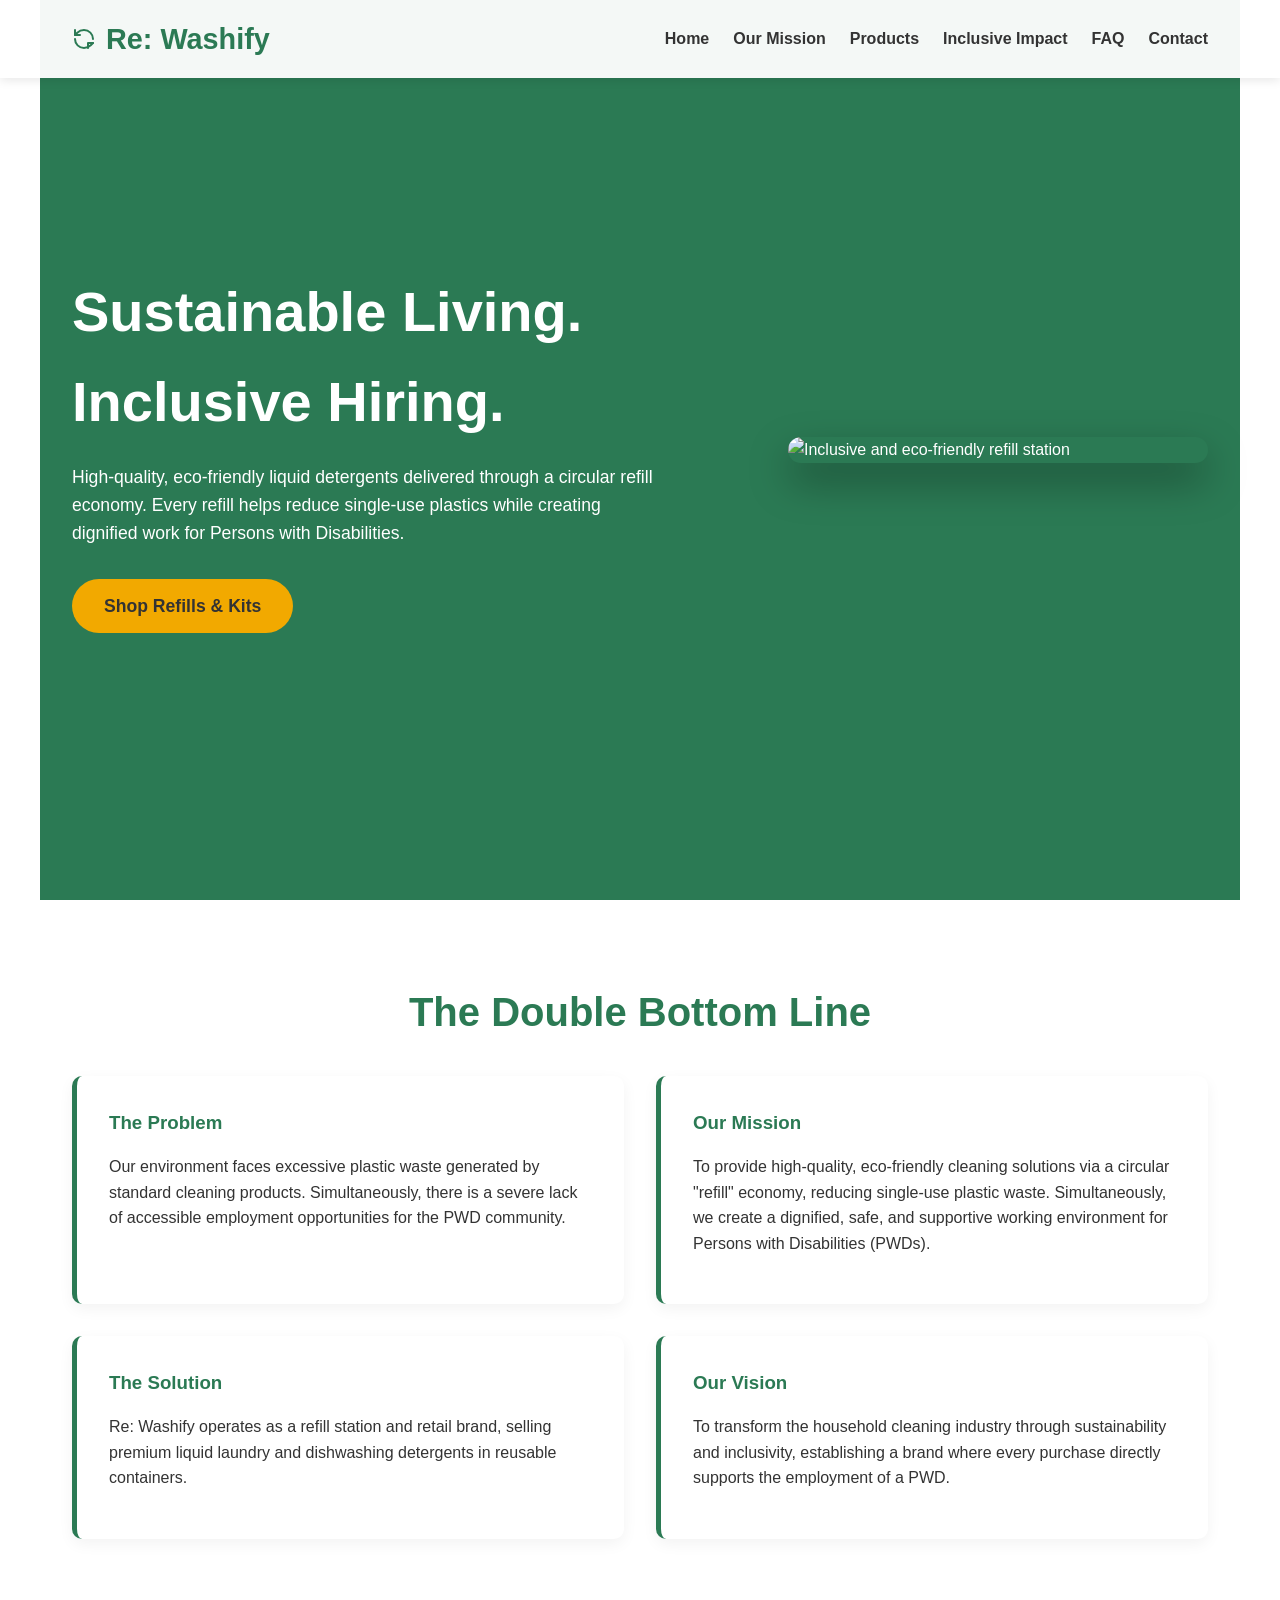
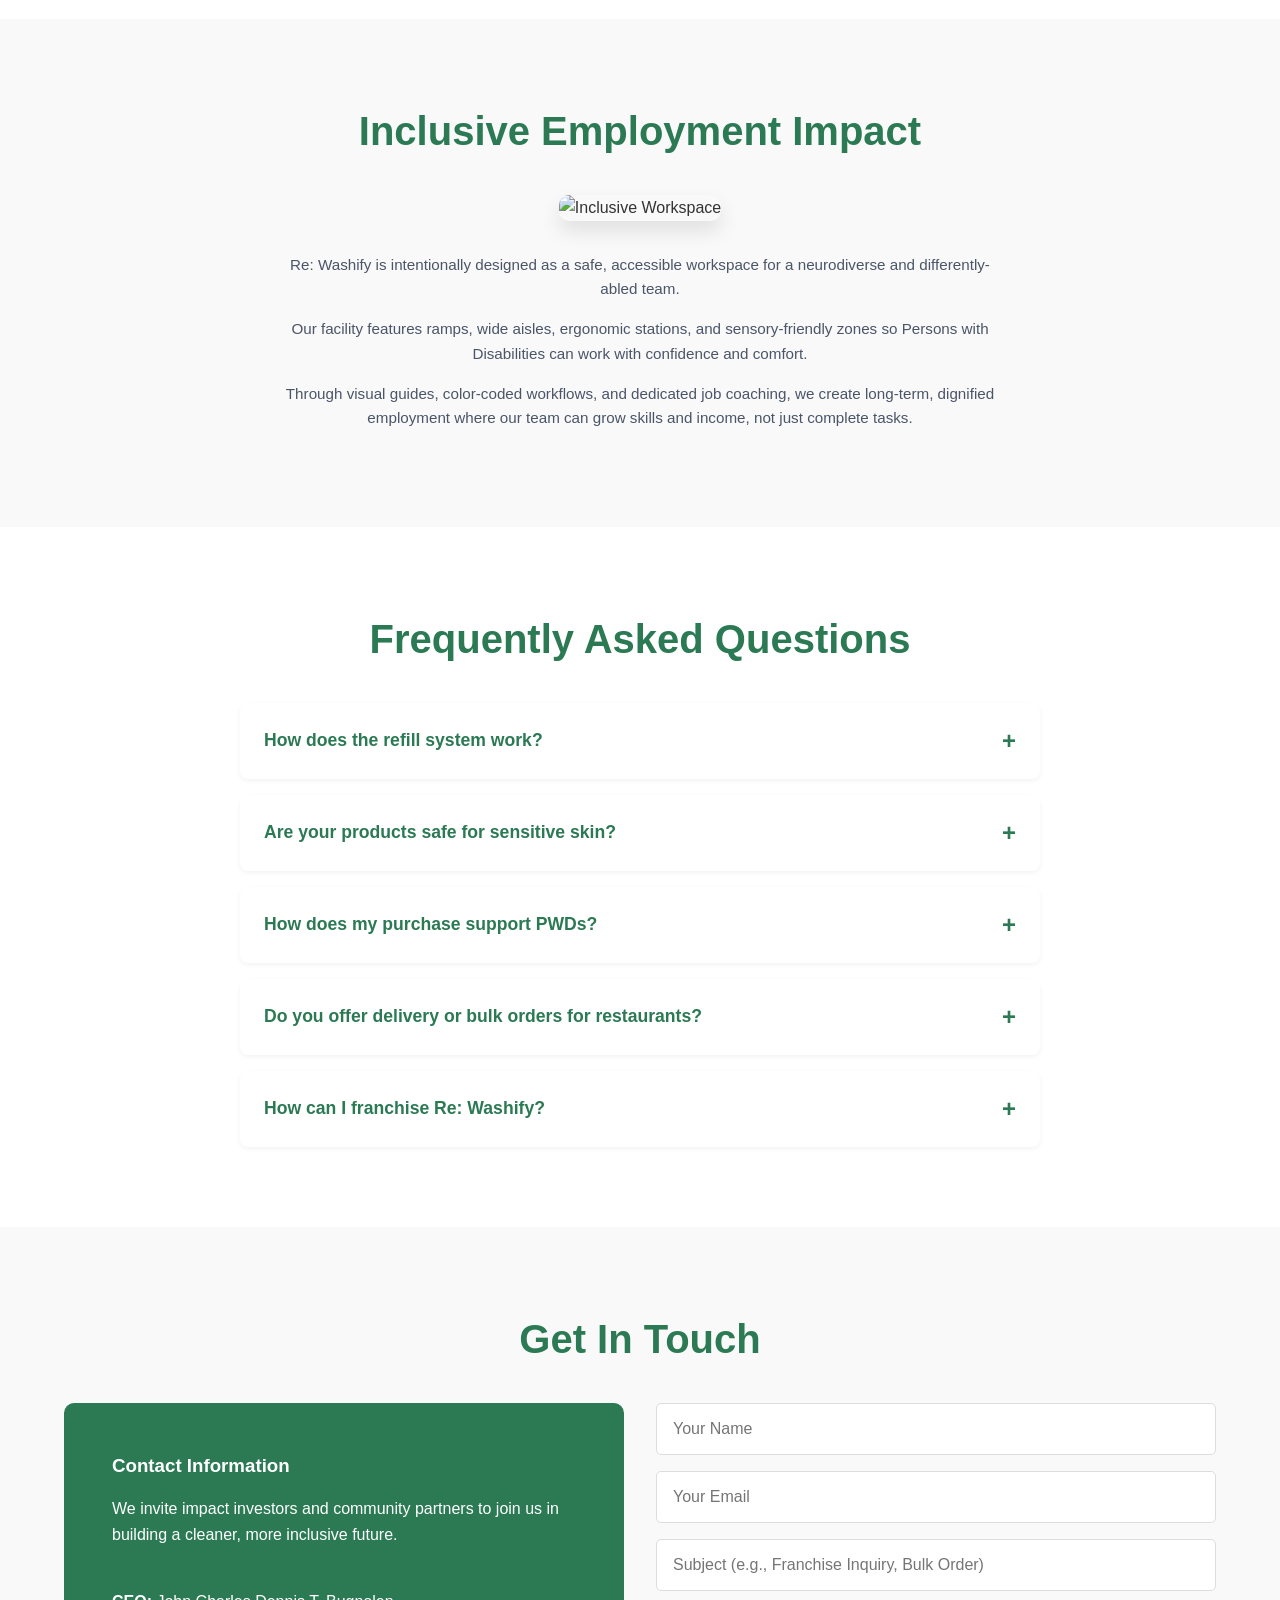
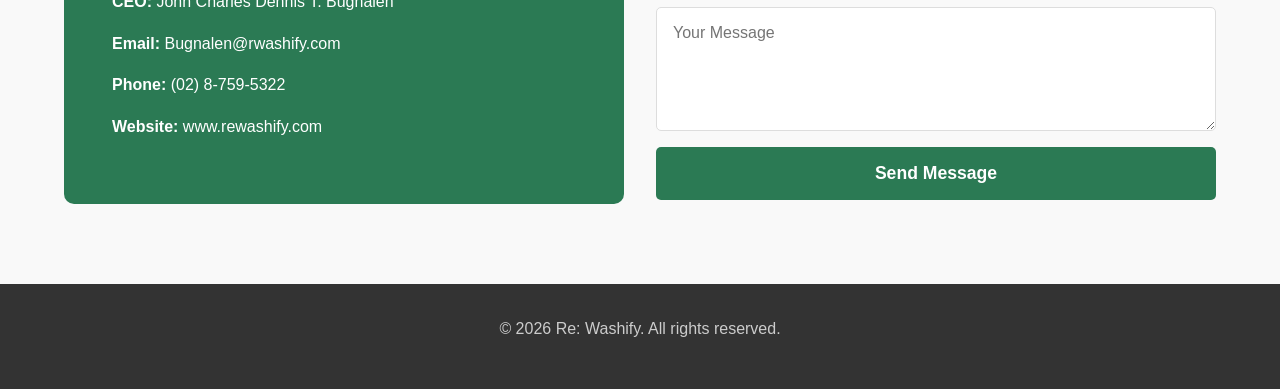
==== index.html @ 36c1f9e2 "Add files via upload" ====
<!DOCTYPE html>
<html lang="en">
<head>
    <meta charset="UTF-8">
    <meta name="viewport" content="width=device-width, initial-scale=1.0">
    <title>Re:Washify | Sustainable Cleaning, Inclusive Hiring</title>
    <link rel="stylesheet" href="styles.css">
</head>
<body>

    <header>
        <nav>
            <a href="#" class="logo">
                <svg width="24" height="24" viewBox="0 0 24 24" fill="none" stroke="currentColor" stroke-width="2" stroke-linecap="round" stroke-linejoin="round"><path d="M21 12a9 9 0 0 0-9-9 9.75 9.75 0 0 0-6.74 2.74L3 8"/><path d="M3 3v5h5"/><path d="M3 12a9 9 0 0 0 9 9 9.75 9.75 0 0 0 6.74-2.74L21 16"/><path d="M16 21v-5h5"/></svg>
                Re: Washify
            </a>
            <div class="nav-links">
                <a href="#home">Home</a>
                <a href="#mission">Our Mission</a>
                <a href="products.html" target="_blank">Products</a>
                <a href="#impact">Inclusive Impact</a>
                <a href="#faq">FAQ</a>
                <a href="#contact">Contact</a>
            </div>
        </nav>
    </header>

    <section id="home" class="hero">
        <div class="hidden hero-content-wrap">
            <div class="hero-copy">
                <h1>Sustainable Living. Inclusive Hiring.</h1>
                <p>High-quality, eco-friendly liquid detergents delivered through a circular refill economy. Every refill helps reduce single-use plastics while creating dignified work for Persons with Disabilities.</p>
                <a href="products.html" target="_blank" class="btn">Shop Refills &amp; Kits</a>
            </div>
            <div class="hero-visual">
                <img src="https://images.unsplash.com/photo-1581578731548-c64695cc6952?auto=format&fit=crop&w=900&q=80" alt="Inclusive and eco-friendly refill station" class="hero-img">
            </div>
        </div>
    </section>

    <section id="mission">
        <h2 class="hidden">The Double Bottom Line</h2>
        <div class="grid-2">
            <div class="card hidden mission-card mission-problem">
                <h3>The Problem</h3>
                <p>Our environment faces excessive plastic waste generated by standard cleaning products. Simultaneously, there is a severe lack of accessible employment opportunities for the PWD community.</p>
            </div>
            
            <div class="card hidden mission-card mission-mission">
                <h3>Our Mission</h3>
                <p>To provide high-quality, eco-friendly cleaning solutions via a circular "refill" economy, reducing single-use plastic waste. Simultaneously, we create a dignified, safe, and supportive working environment for Persons with Disabilities (PWDs).</p>
            </div>

            <div class="card hidden mission-card mission-solution">
                <h3>The Solution</h3>
                <p>Re: Washify operates as a refill station and retail brand, selling premium liquid laundry and dishwashing detergents in reusable containers.</p>
            </div>

            <div class="card hidden mission-card mission-vision">
                <h3>Our Vision</h3>
                <p>To transform the household cleaning industry through sustainability and inclusivity, establishing a brand where every purchase directly supports the employment of a PWD.</p>
            </div>
        </div>
    </section>

    <section id="impact" class="bg-light">
        <h2 class="hidden">Inclusive Employment Impact</h2>
        <div class="impact-inner hidden">
            <div class="impact-image-wrap">
                <img src="https://images.unsplash.com/photo-1573164713988-8665fc963095?auto=format&fit=crop&w=1000&q=80" alt="Inclusive Workspace" class="impact-img">
            </div>
            <div class="impact-text">
                <p class="impact-content">Re: Washify is intentionally designed as a safe, accessible workspace for a neurodiverse and differently-abled team.</p>
                <p class="impact-content">Our facility features ramps, wide aisles, ergonomic stations, and sensory-friendly zones so Persons with Disabilities can work with confidence and comfort.</p>
                <p class="impact-content">Through visual guides, color-coded workflows, and dedicated job coaching, we create long-term, dignified employment where our team can grow skills and income, not just complete tasks.</p>
            </div>
        </div>
    </section>

    <section id="faq" style="padding: 5rem 5%;">
        <div class="hidden" style="max-width: 800px; margin: 0 auto;">
            <h2>Frequently Asked Questions</h2>
            
            <div class="faq-container">
                <div class="faq-item">
                    <button class="faq-question">How does the refill system work?</button>
                    <div class="faq-answer">
                        <p>It's simple! First, you purchase a Starter Kit which comes with a durable, filled bottle. Once empty, simply bring the clean bottle back to our station, and we will refill it for you at a 20-30% discount compared to a new bottle.</p>
                    </div>
                </div>
                
                <div class="faq-item">
                    <button class="faq-question">Are your products safe for sensitive skin?</button>
                    <div class="faq-answer">
                        <p>Yes. Our Liquid Laundry Detergent is hypoallergenic, and our Dishwashing Liquid features a tough, grease-cutting formula that is carefully balanced to remain exceptionally gentle on your hands.</p>
                    </div>
                </div>

                <div class="faq-item">
                    <button class="faq-question">How does my purchase support PWDs?</button>
                    <div class="faq-answer">
                        <p>Re: Washify is a registered social enterprise. Our production and refilling stations are entirely staffed by a neurodiverse and differently-abled workforce. Your purchases directly fund fair, dignified wages and specialized job coaching for our team.</p>
                    </div>
                </div>

                <div class="faq-item">
                    <button class="faq-question">Do you offer delivery or bulk orders for restaurants?</button>
                    <div class="faq-answer">
                        <p>Absolutely. We offer a "Swap Model" delivery service where we exchange your empty bottles for full ones. We also supply bulk drums to local cafes and restaurants. Please use the contact form below to inquire about B2B partnerships.</p>
                    </div>
                </div>

                <div class="faq-item">
                    <button class="faq-question">How can I franchise Re: Washify?</button>
                    <div class="faq-answer">
                        <p>You can start the franchise process by reaching out through our contact form with the subject "Franchise Inquiry". Our team will schedule a discovery call to review your location, capital, and operational readiness, then guide you through training, site setup, and launching your own accessible Re: Washify refill hub.</p>
                    </div>
                </div>
            </div>
        </div>
    </section>

    <section id="contact" class="bg-light" style="padding: 5rem 5%;">
        <div class="hidden">
            <h2>Get In Touch</h2>
            <div class="contact-wrap">
                <div class="contact-info">
                    <h3>Contact Information</h3>
                    <p>We invite impact investors and community partners to join us in building a cleaner, more inclusive future.</p>
                    <br>
                    <p><strong>CEO:</strong> John Charles Dennis T. Bugnalen</p>
                    <p><strong>Email:</strong> Bugnalen@rwashify.com</p>
                    <p><strong>Phone:</strong> (02) 8-759-5322</p>
                    <p><strong>Website:</strong> www.rewashify.com</p>
                </div>
                <form onsubmit="event.preventDefault(); alert('Message sent successfully!');">
                    <input type="text" placeholder="Your Name" required>
                    <input type="email" placeholder="Your Email" required>
                    <input type="text" placeholder="Subject (e.g., Franchise Inquiry, Bulk Order)">
                    <textarea rows="5" placeholder="Your Message" required></textarea>
                    <button type="submit">Send Message</button>
                </form>
            </div>
        </div>
    </section>

    <footer>
        <p>&copy; 2026 Re: Washify. All rights reserved.</p>
    </footer>

    <script src="script.js"></script>
</body>
</html>
---- styles.css ----
/* CSS VARIABLES & RESET (Restored clean palette) */
:root {
    --primary: #2b7a54;
    --primary-light: #e6f2ec;
    --text-dark: #333;
    --text-light: #fff;
    --accent: #f2a900;
    --bg-gray: #f9f9f9;
}
* {
    margin: 0;
    padding: 0;
    box-sizing: border-box;
    font-family: 'Segoe UI', Tahoma, Geneva, Verdana, sans-serif;
    scroll-behavior: smooth;
}
body {
    color: var(--text-dark);
    line-height: 1.6;
    overflow-x: hidden;
    background-color: #ffffff;
}

/* TYPOGRAPHY */
h1, h2, h3, h4 { margin-bottom: 1rem; color: var(--primary); }
h2 { font-size: 2.5rem; text-align: center; margin-bottom: 2rem; }
p { margin-bottom: 1rem; }
.center-text { text-align: center; }

/* NAVIGATION */
header {
    position: fixed;
    top: 0;
    width: 100%;
    background: rgba(255, 255, 255, 0.95);
    box-shadow: 0 2px 10px rgba(0,0,0,0.1);
    z-index: 1000;
}
nav {
    display: flex;
    justify-content: space-between;
    align-items: center;
    max-width: 1200px;
    margin: 0 auto;
    padding: 1rem 2rem;
}
.logo {
    font-size: 1.8rem;
    font-weight: 800;
    color: var(--primary);
    text-decoration: none;
    display: flex;
    align-items: center;
    gap: 10px;
}
.nav-links {
    display: flex;
    gap: 1.5rem;
}
.nav-links a {
    text-decoration: none;
    color: var(--text-dark);
    font-weight: 600;
    transition: color 0.3s ease;
}
.nav-links a:hover { color: var(--primary); }

/* HERO SECTION */
.hero {
    height: 100vh;
    background-color: var(--primary); 
    background-image: linear-gradient(rgba(43, 122, 84, 0.8), rgba(43, 122, 84, 0.8)), url('https://images.unsplash.com/photo-1584824486509-112e4181ff6b?auto=format&fit=crop&w=1920&q=80');
    background-size: cover;
    background-position: center;
    display: flex;
    align-items: center;
    justify-content: center;
    color: var(--text-light);
    padding: 0 2rem;
}
.hero-content-wrap {
    max-width: 1200px;
    width: 100%;
    display: grid;
    grid-template-columns: minmax(0, 1.15fr) minmax(0, 1fr);
    gap: 2.5rem;
    align-items: center;
}
.hero h1 { color: var(--text-light); font-size: 3.5rem; }
.hero p { font-size: 1.1rem; max-width: 640px; margin: 0 0 2rem; color: var(--text-light); }
.hero-visual {
    display: flex;
    justify-content: flex-end;
}
.hero-img {
    width: 100%;
    max-width: 420px;
    border-radius: 20px;
    box-shadow: 0 18px 40px rgba(0,0,0,0.35);
    object-fit: cover;
}
.btn {
    display: inline-block;
    background: var(--accent);
    color: var(--text-dark);
    padding: 0.8rem 2rem;
    border-radius: 50px;
    text-decoration: none;
    font-weight: bold;
    font-size: 1.1rem;
    transition: transform 0.3s ease, background 0.3s ease;
}
.btn:hover {
    transform: translateY(-3px);
    background: #e09c00;
}

/* SECTIONS GENERAL */
section {
    padding: 5rem 2rem;
    max-width: 1200px;
    margin: 0 auto;
}
.bg-light { background: var(--bg-gray); max-width: 100%; }

/* MISSION & VISION GRID */
.grid-2 {
    display: grid;
    grid-template-columns: 1fr 1fr;
    gap: 2rem;
    align-items: stretch;
}
.card {
    background: #fff;
    padding: 2rem;
    border-radius: 10px;
    box-shadow: 0 5px 15px rgba(0,0,0,0.05);
    border-left: 5px solid var(--primary);
    display: flex;
    flex-direction: column;
    height: 100%;
    transition: all 0.3s ease;
}
.card:hover {
    transform: translateY(-5px);
}
.card h3 { color: var(--primary); }

/* Mission card hover color variations */
.mission-card.mission-problem:hover {
    background-color: #ffe9e5;
}
.mission-card.mission-solution:hover {
    background-color: #e5f6ff;
}
.mission-card.mission-mission:hover {
    background-color: #e7f8f0;
}
.mission-card.mission-vision:hover {
    background-color: #f4ecff;
}

/* INCLUSIVE EMPLOYMENT IMPACT SECTION */
#impact {
    text-align: center;
}
.impact-inner {
    max-width: 720px;
    margin: 0 auto;
}
.impact-image-wrap {
    max-width: 520px;
    margin: 0 auto 2rem;
}
.impact-content {
    margin-bottom: 1rem;
    font-size: 0.95rem;
}
.impact-text {
    color: #4a5568;
}
.impact-img {
    width: 100%;
    border-radius: 10px;
    box-shadow: 0 10px 20px rgba(0,0,0,0.1);
}

/* FAQ SECTION */
.faq-container {
    display: flex;
    flex-direction: column;
    gap: 1rem;
}
.faq-item {
    background: #fff;
    border-radius: 8px;
    box-shadow: 0 2px 5px rgba(0,0,0,0.05);
    overflow: hidden;
}
.faq-question {
    width: 100%;
    text-align: left;
    background: none;
    border: none;
    padding: 1.5rem;
    font-size: 1.1rem;
    font-weight: bold;
    color: var(--primary);
    cursor: pointer;
    display: flex;
    justify-content: space-between;
    align-items: center;
    transition: background 0.3s;
}
.faq-question:hover { background: var(--primary-light); }
.faq-question::after {
    content: '+';
    font-size: 1.5rem;
    color: var(--primary);
    transition: transform 0.3s;
}
.faq-question.active::after { transform: rotate(45deg); }
.faq-answer {
    max-height: 0;
    overflow: hidden;
    transition: max-height 0.3s ease-out;
    padding: 0 1.5rem;
}
.faq-answer p { padding-bottom: 1.5rem; margin: 0; }

/* CONTACT SECTION */
.contact-wrap {
    display: grid;
    grid-template-columns: 1fr 1fr;
    gap: 2rem;
}
.contact-info { background: var(--primary); color: #fff; padding: 3rem; border-radius: 10px; }
.contact-info h3 { color: #fff; }
form { display: flex; flex-direction: column; gap: 1rem; }
input, textarea {
    padding: 1rem;
    border: 1px solid #ddd;
    border-radius: 5px;
    font-size: 1rem;
    width: 100%;
}
button[type="submit"] {
    background: var(--primary);
    color: #fff;
    border: none;
    padding: 1rem;
    border-radius: 5px;
    font-weight: bold;
    cursor: pointer;
    font-size: 1.1rem;
    transition: background 0.3s;
}
button[type="submit"]:hover { background: #1e5a3d; }

/* FOOTER */
footer {
    background: var(--text-dark);
    color: #ccc;
    text-align: center;
    padding: 2rem;
}

/* --- STORE & CART LAYOUT --- */
.products-hero {
    padding: 7rem 2rem 2rem 2rem;
    max-width: 1400px;
    margin: 0 auto;
}
.products-hero-inner {
    display: grid;
    grid-template-columns: minmax(0, 1.1fr) minmax(0, 1fr);
    gap: 2rem;
    align-items: center;
}
.products-hero-copy h2 {
    font-size: 2.3rem;
}
.products-hero-copy p {
    font-size: 1rem;
    color: #4a5568;
    max-width: 560px;
}
.products-hero-visual {
    display: flex;
    justify-content: flex-end;
}
.products-hero-img {
    width: 100%;
    max-width: 460px;
    border-radius: 18px;
    box-shadow: 0 18px 40px rgba(0,0,0,0.18);
    object-fit: cover;
}

.store-layout {
    display: grid;
    grid-template-columns: 2fr 1fr;
    gap: 2rem;
    padding: 7rem 2rem 5rem 2rem; 
    max-width: 1400px;
    margin: 0 auto;
}

.products-grid {
    display: grid;
    grid-template-columns: repeat(auto-fit, minmax(280px, 1fr));
    gap: 2rem;
    margin-top: 2rem;
}
.product-card {
    background: #fff;
    border-radius: 10px;
    overflow: hidden;
    box-shadow: 0 5px 15px rgba(0,0,0,0.05);
    transition: transform 0.3s ease;
    display: flex;
    flex-direction: column;
    height: 100%;
}
.product-card:hover { transform: translateY(-5px); }
.product-img {
    width: 100%;
    height: 250px;
    object-fit: cover;
    background-color: var(--bg-gray);
}
.product-info { 
    padding: 1.5rem; 
    display: flex;
    flex-direction: column;
    flex-grow: 1; 
}
.product-info h3 { color: var(--primary); }
.product-actions { margin-top: auto; }

select.size-selector {
    width: 100%;
    padding: 0.8rem;
    margin: 1rem 0;
    border: 1px solid #ddd;
    border-radius: 5px;
    font-size: 1rem;
    background: #f9f9f9;
}

.add-to-cart-btn {
    width: 100%;
    background: var(--primary);
    color: #fff;
    border: none;
    padding: 1rem;
    border-radius: 5px;
    font-weight: bold;
    cursor: pointer;
    font-size: 1rem;
    transition: background 0.3s;
}
.add-to-cart-btn:hover { background: #1e5a3d; }

/* Shopping Cart Panel */
.cart-panel {
    background: #ffffff;
    padding: 2rem;
    border-radius: 10px;
    box-shadow: 0 5px 15px rgba(0,0,0,0.05);
    position: sticky;
    top: 100px;
    height: fit-content;
    border-top: 5px solid var(--primary);
}

.cart-items {
    min-height: 100px;
    max-height: 300px;
    overflow-y: auto;
    border-bottom: 2px solid #eee;
    margin-bottom: 1rem;
    padding-bottom: 1rem;
}

.cart-item {
    display: flex;
    justify-content: space-between;
    align-items: center;
    margin-bottom: 0.8rem;
    font-size: 0.95rem;
    background: var(--bg-gray);
    padding: 0.8rem;
    border-radius: 5px;
}

.cart-total {
    display: flex;
    justify-content: space-between;
    font-size: 1.2rem;
    font-weight: bold;
    color: var(--primary);
    margin-bottom: 1.5rem;
}

/* Checkout Form & Forced Left Radio Buttons */
.checkout-form {
    text-align: left;
    width: 100%;
}
.checkout-form h4 { color: var(--text-dark); margin-bottom: 1rem; }

.payment-methods {
    display: flex;
    flex-direction: column;
    gap: 1rem;
    margin-bottom: 1.5rem;
    align-items: flex-start !important; 
}

.payment-methods label {
    display: inline-flex; 
    align-items: center;
    justify-content: flex-start; 
    gap: 10px; 
    margin: 0;
    cursor: pointer;
    white-space: nowrap;
    color: var(--text-dark);
}

.payment-methods input[type="radio"] {
    margin: 0 !important; 
    display: inline-block;
    width: 16px;
    height: 16px;
    flex-shrink: 0; 
}

.payment-methods input[disabled] + span {
    color: #aaa;
    text-decoration: line-through;
    cursor: not-allowed;
}

/* ANIMATIONS */
.hidden { opacity: 0; transform: translateY(30px); transition: all 0.8s ease-out; }
.show { opacity: 1; transform: translateY(0); }

/* RESPONSIVE */
@media (max-width: 900px) {
    .products-hero-inner {
        grid-template-columns: 1fr;
        text-align: center;
    }
    .products-hero-visual {
        justify-content: center;
        margin-top: 1.5rem;
    }
    .store-layout { grid-template-columns: 1fr; }
    .cart-panel { position: static; }
}
@media (max-width: 768px) {
    .grid-2, .contact-wrap { grid-template-columns: 1fr; }
    .nav-links { display: none; }
    .hero h1 { font-size: 2.4rem; }
    .hero-content-wrap {
        grid-template-columns: 1fr;
        text-align: center;
    }
    .hero-visual {
        justify-content: center;
        margin-top: 1.5rem;
    }
}
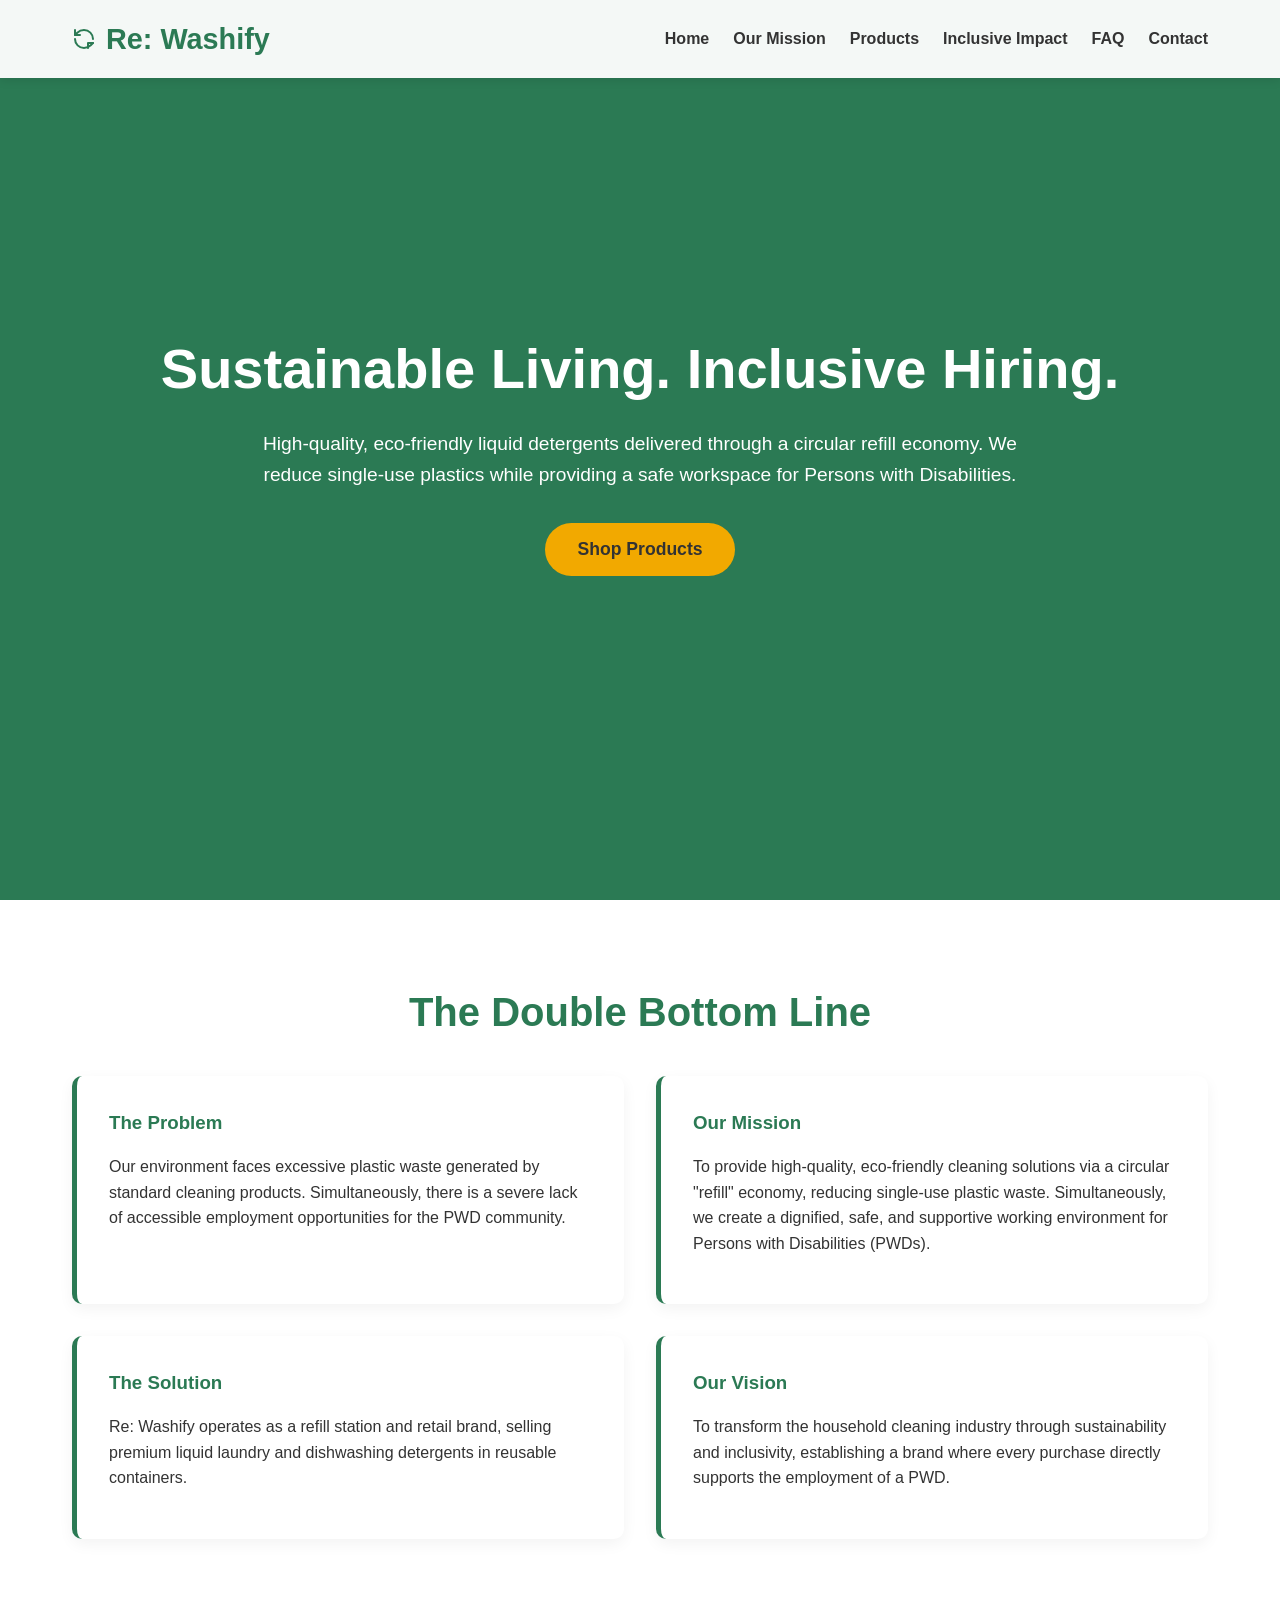
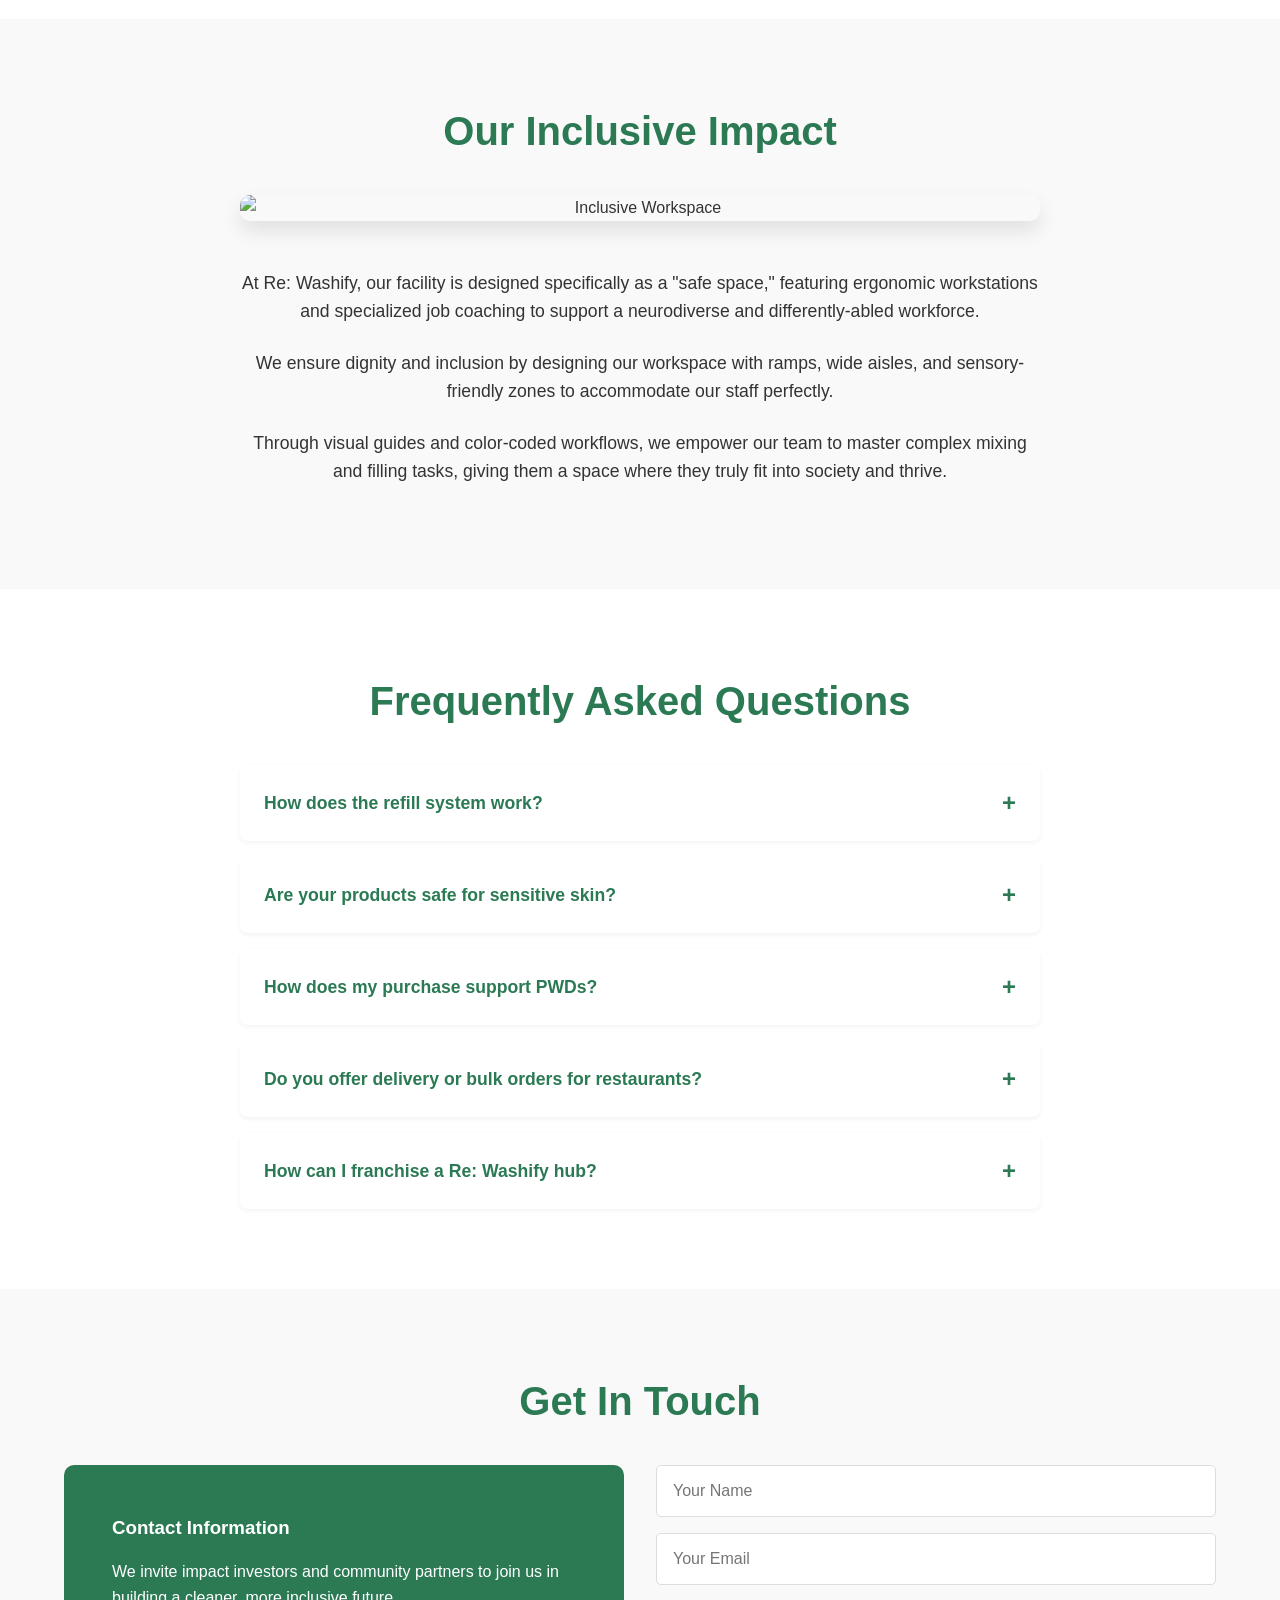
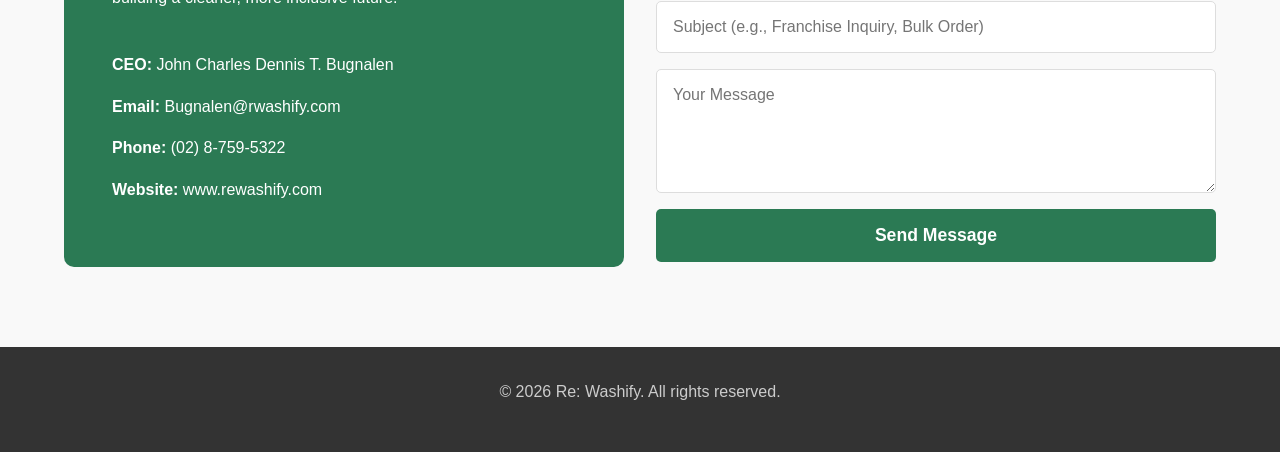
==== commit 25023240: "Refactor HTML structure and content" ====
--- a/index.html
+++ b/index.html
@@ -26,54 +26,47 @@
     </header>
 
     <section id="home" class="hero">
-        <div class="hidden hero-content-wrap">
-            <div class="hero-copy">
-                <h1>Sustainable Living. Inclusive Hiring.</h1>
-                <p>High-quality, eco-friendly liquid detergents delivered through a circular refill economy. Every refill helps reduce single-use plastics while creating dignified work for Persons with Disabilities.</p>
-                <a href="products.html" target="_blank" class="btn">Shop Refills &amp; Kits</a>
-            </div>
-            <div class="hero-visual">
-                <img src="https://images.unsplash.com/photo-1581578731548-c64695cc6952?auto=format&fit=crop&w=900&q=80" alt="Inclusive and eco-friendly refill station" class="hero-img">
-            </div>
+        <div class="hidden">
+            <h1>Sustainable Living. Inclusive Hiring.</h1>
+            <p>High-quality, eco-friendly liquid detergents delivered through a circular refill economy. We reduce single-use plastics while providing a safe workspace for Persons with Disabilities.</p>
+            <a href="products.html" target="_blank" class="btn">Shop Products</a>
         </div>
     </section>
 
     <section id="mission">
         <h2 class="hidden">The Double Bottom Line</h2>
         <div class="grid-2">
-            <div class="card hidden mission-card mission-problem">
+            <div class="card hidden">
                 <h3>The Problem</h3>
                 <p>Our environment faces excessive plastic waste generated by standard cleaning products. Simultaneously, there is a severe lack of accessible employment opportunities for the PWD community.</p>
             </div>
             
-            <div class="card hidden mission-card mission-mission">
+            <div class="card hidden">
                 <h3>Our Mission</h3>
                 <p>To provide high-quality, eco-friendly cleaning solutions via a circular "refill" economy, reducing single-use plastic waste. Simultaneously, we create a dignified, safe, and supportive working environment for Persons with Disabilities (PWDs).</p>
             </div>
 
-            <div class="card hidden mission-card mission-solution">
+            <div class="card hidden">
                 <h3>The Solution</h3>
                 <p>Re: Washify operates as a refill station and retail brand, selling premium liquid laundry and dishwashing detergents in reusable containers.</p>
             </div>
 
-            <div class="card hidden mission-card mission-vision">
+            <div class="card hidden">
                 <h3>Our Vision</h3>
                 <p>To transform the household cleaning industry through sustainability and inclusivity, establishing a brand where every purchase directly supports the employment of a PWD.</p>
             </div>
         </div>
     </section>
 
-    <section id="impact" class="bg-light">
-        <h2 class="hidden">Inclusive Employment Impact</h2>
-        <div class="impact-inner hidden">
-            <div class="impact-image-wrap">
-                <img src="https://images.unsplash.com/photo-1573164713988-8665fc963095?auto=format&fit=crop&w=1000&q=80" alt="Inclusive Workspace" class="impact-img">
-            </div>
-            <div class="impact-text">
-                <p class="impact-content">Re: Washify is intentionally designed as a safe, accessible workspace for a neurodiverse and differently-abled team.</p>
-                <p class="impact-content">Our facility features ramps, wide aisles, ergonomic stations, and sensory-friendly zones so Persons with Disabilities can work with confidence and comfort.</p>
-                <p class="impact-content">Through visual guides, color-coded workflows, and dedicated job coaching, we create long-term, dignified employment where our team can grow skills and income, not just complete tasks.</p>
-            </div>
+    <section id="impact" class="bg-light" style="padding: 5rem 5%;">
+        <div class="hidden" style="max-width: 800px; margin: 0 auto; text-align: center;">
+            <h2>Our Inclusive Impact</h2>
+            
+            <img src="./assets/img/Our Inclusive Impact.png" alt="Inclusive Workspace" class="impact-img" style="max-width: 1000px; margin: 0 auto 3rem; display: block;">
+            
+            <p class="impact-content">At Re: Washify, our facility is designed specifically as a "safe space," featuring ergonomic workstations and specialized job coaching to support a neurodiverse and differently-abled workforce.</p>
+            <p class="impact-content">We ensure dignity and inclusion by designing our workspace with ramps, wide aisles, and sensory-friendly zones to accommodate our staff perfectly.</p>
+            <p class="impact-content">Through visual guides and color-coded workflows, we empower our team to master complex mixing and filling tasks, giving them a space where they truly fit into society and thrive.</p>
         </div>
     </section>
 
@@ -111,9 +104,9 @@
                 </div>
 
                 <div class="faq-item">
-                    <button class="faq-question">How can I franchise Re: Washify?</button>
+                    <button class="faq-question">How can I franchise a Re: Washify hub?</button>
                     <div class="faq-answer">
-                        <p>You can start the franchise process by reaching out through our contact form with the subject "Franchise Inquiry". Our team will schedule a discovery call to review your location, capital, and operational readiness, then guide you through training, site setup, and launching your own accessible Re: Washify refill hub.</p>
+                        <p>We are actively seeking partners to help expand our inclusive mission! Please use the contact form below with the subject "Franchise Inquiry" and our team will send you the franchise requirements and next steps.</p>
                     </div>
                 </div>
             </div>
@@ -150,4 +143,4 @@
 
     <script src="script.js"></script>
 </body>
-</html>+</html>
--- a/styles.css
+++ b/styles.css
@@ -1,4 +1,4 @@
-/* CSS VARIABLES & RESET (Restored clean palette) */
+/* CSS VARIABLES & RESET */
 :root {
     --primary: #2b7a54;
     --primary-light: #e6f2ec;
@@ -68,37 +68,28 @@
 /* HERO SECTION */
 .hero {
     height: 100vh;
+    width: 100%;
+    
+    /* THESE TWO LINES FIX THE WHITE GAPS */
+    max-width: 100% !important; 
+    margin: 0 !important;
+    
     background-color: var(--primary); 
-    background-image: linear-gradient(rgba(43, 122, 84, 0.8), rgba(43, 122, 84, 0.8)), url('https://images.unsplash.com/photo-1584824486509-112e4181ff6b?auto=format&fit=crop&w=1920&q=80');
-    background-size: cover;
-    background-position: center;
+    background-image: linear-gradient(rgba(43, 122, 84, 0.7), rgba(43, 122, 84, 0.7)), url('./assets/img/hero.png');
+    
+    background-size: cover; 
+    background-position: center; 
+    background-repeat: no-repeat; 
+    
     display: flex;
     align-items: center;
     justify-content: center;
+    text-align: center;
     color: var(--text-light);
     padding: 0 2rem;
 }
-.hero-content-wrap {
-    max-width: 1200px;
-    width: 100%;
-    display: grid;
-    grid-template-columns: minmax(0, 1.15fr) minmax(0, 1fr);
-    gap: 2.5rem;
-    align-items: center;
-}
 .hero h1 { color: var(--text-light); font-size: 3.5rem; }
-.hero p { font-size: 1.1rem; max-width: 640px; margin: 0 0 2rem; color: var(--text-light); }
-.hero-visual {
-    display: flex;
-    justify-content: flex-end;
-}
-.hero-img {
-    width: 100%;
-    max-width: 420px;
-    border-radius: 20px;
-    box-shadow: 0 18px 40px rgba(0,0,0,0.35);
-    object-fit: cover;
-}
+.hero p { font-size: 1.2rem; max-width: 800px; margin: 0 auto 2rem; color: var(--text-light); }
 .btn {
     display: inline-block;
     background: var(--accent);
@@ -121,7 +112,12 @@
     max-width: 1200px;
     margin: 0 auto;
 }
-.bg-light { background: var(--bg-gray); max-width: 100%; }
+.bg-light { 
+    background: var(--bg-gray); 
+    /* THESE TWO LINES FIX GAPS ON LIGHT SECTIONS */
+    max-width: 100% !important; 
+    margin: 0 !important;
+}
 
 /* MISSION & VISION GRID */
 .grid-2 {
@@ -142,43 +138,13 @@
     transition: all 0.3s ease;
 }
 .card:hover {
+    background-color: var(--primary-light);
     transform: translateY(-5px);
 }
 .card h3 { color: var(--primary); }
 
-/* Mission card hover color variations */
-.mission-card.mission-problem:hover {
-    background-color: #ffe9e5;
-}
-.mission-card.mission-solution:hover {
-    background-color: #e5f6ff;
-}
-.mission-card.mission-mission:hover {
-    background-color: #e7f8f0;
-}
-.mission-card.mission-vision:hover {
-    background-color: #f4ecff;
-}
-
-/* INCLUSIVE EMPLOYMENT IMPACT SECTION */
-#impact {
-    text-align: center;
-}
-.impact-inner {
-    max-width: 720px;
-    margin: 0 auto;
-}
-.impact-image-wrap {
-    max-width: 520px;
-    margin: 0 auto 2rem;
-}
-.impact-content {
-    margin-bottom: 1rem;
-    font-size: 0.95rem;
-}
-.impact-text {
-    color: #4a5568;
-}
+/* INCLUSIVE IMPACT SECTION */
+.impact-content { margin-bottom: 1.5rem; font-size: 1.1rem;}
 .impact-img {
     width: 100%;
     border-radius: 10px;
@@ -266,37 +232,6 @@
 }
 
 /* --- STORE & CART LAYOUT --- */
-.products-hero {
-    padding: 7rem 2rem 2rem 2rem;
-    max-width: 1400px;
-    margin: 0 auto;
-}
-.products-hero-inner {
-    display: grid;
-    grid-template-columns: minmax(0, 1.1fr) minmax(0, 1fr);
-    gap: 2rem;
-    align-items: center;
-}
-.products-hero-copy h2 {
-    font-size: 2.3rem;
-}
-.products-hero-copy p {
-    font-size: 1rem;
-    color: #4a5568;
-    max-width: 560px;
-}
-.products-hero-visual {
-    display: flex;
-    justify-content: flex-end;
-}
-.products-hero-img {
-    width: 100%;
-    max-width: 460px;
-    border-radius: 18px;
-    box-shadow: 0 18px 40px rgba(0,0,0,0.18);
-    object-fit: cover;
-}
-
 .store-layout {
     display: grid;
     grid-template-columns: 2fr 1fr;
@@ -403,7 +338,7 @@
     margin-bottom: 1.5rem;
 }
 
-/* Checkout Form & Forced Left Radio Buttons */
+/* Checkout Form */
 .checkout-form {
     text-align: left;
     width: 100%;
@@ -449,27 +384,105 @@
 
 /* RESPONSIVE */
 @media (max-width: 900px) {
-    .products-hero-inner {
-        grid-template-columns: 1fr;
-        text-align: center;
-    }
-    .products-hero-visual {
-        justify-content: center;
-        margin-top: 1.5rem;
-    }
     .store-layout { grid-template-columns: 1fr; }
     .cart-panel { position: static; }
 }
 @media (max-width: 768px) {
     .grid-2, .contact-wrap { grid-template-columns: 1fr; }
     .nav-links { display: none; }
-    .hero h1 { font-size: 2.4rem; }
-    .hero-content-wrap {
-        grid-template-columns: 1fr;
-        text-align: center;
-    }
-    .hero-visual {
-        justify-content: center;
-        margin-top: 1.5rem;
-    }
-}+    .hero h1 { font-size: 2.5rem; }
+}
+
+/* --- PRODUCT IMAGE 1x1 & MAGNIFY ICON --- */
+.product-image-wrapper {
+    position: relative;
+    width: 100%;
+    aspect-ratio: 1 / 1;
+    overflow: hidden;
+    background-color: var(--bg-gray);
+}
+
+.product-image-wrapper .product-img {
+    width: 100%;
+    height: 100%;
+    object-fit: cover;
+}
+
+.magnify-icon {
+    position: absolute;
+    bottom: 12px;
+    right: 12px;
+    background-color: rgba(255, 255, 255, 0.85);
+    color: var(--primary);
+    border: none;
+    border-radius: 50%;
+    width: 40px;
+    height: 40px;
+    cursor: pointer;
+    display: flex;
+    justify-content: center;
+    align-items: center;
+    box-shadow: 0 2px 6px rgba(0,0,0,0.15);
+    transition: all 0.2s ease;
+}
+
+.magnify-icon:hover {
+    background-color: var(--primary);
+    color: #fff;
+    transform: scale(1.05);
+}
+
+.magnify-icon svg {
+    width: 20px;
+    height: 20px;
+}
+
+/* --- FULL SCREEN IMAGE MODAL --- */
+.modal-overlay {
+    display: none; 
+    position: fixed;
+    top: 0; 
+    left: 0; 
+    width: 100%; 
+    height: 100%;
+    background-color: rgba(0, 0, 0, 0.85);
+    z-index: 9999;
+    align-items: center;
+    justify-content: center;
+    opacity: 0;
+    transition: opacity 0.3s ease;
+}
+
+.modal-overlay.show-modal {
+    display: flex;
+    opacity: 1;
+}
+
+.modal-image {
+    max-width: 90%;
+    max-height: 90vh;
+    border-radius: 8px;
+    object-fit: contain;
+    box-shadow: 0 5px 25px rgba(0,0,0,0.5);
+    transform: scale(0.9);
+    transition: transform 0.3s ease;
+}
+
+.modal-overlay.show-modal .modal-image {
+    transform: scale(1);
+}
+
+.close-modal {
+    position: absolute;
+    top: 20px;
+    right: 30px;
+    color: white;
+    font-size: 40px;
+    font-weight: bold;
+    cursor: pointer;
+    z-index: 10000;
+}
+
+.close-modal:hover {
+    color: #ccc;
+}
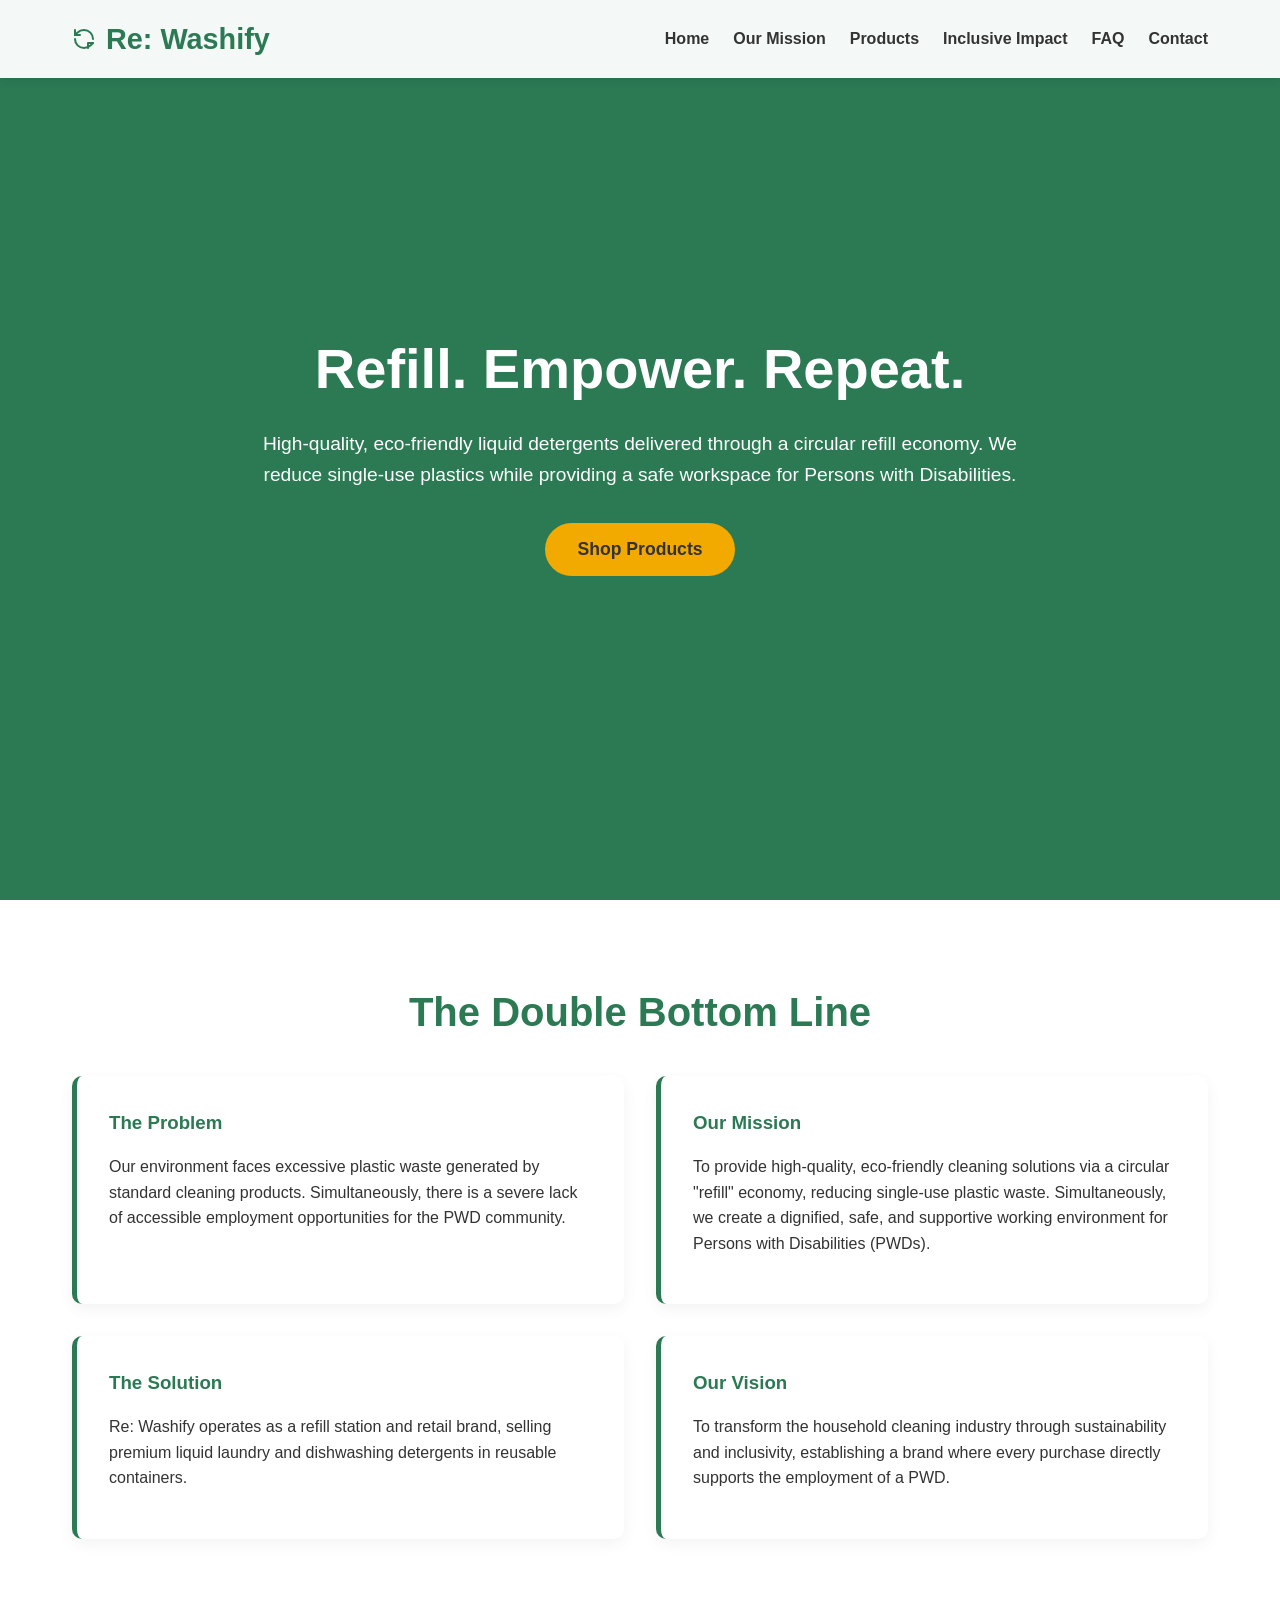
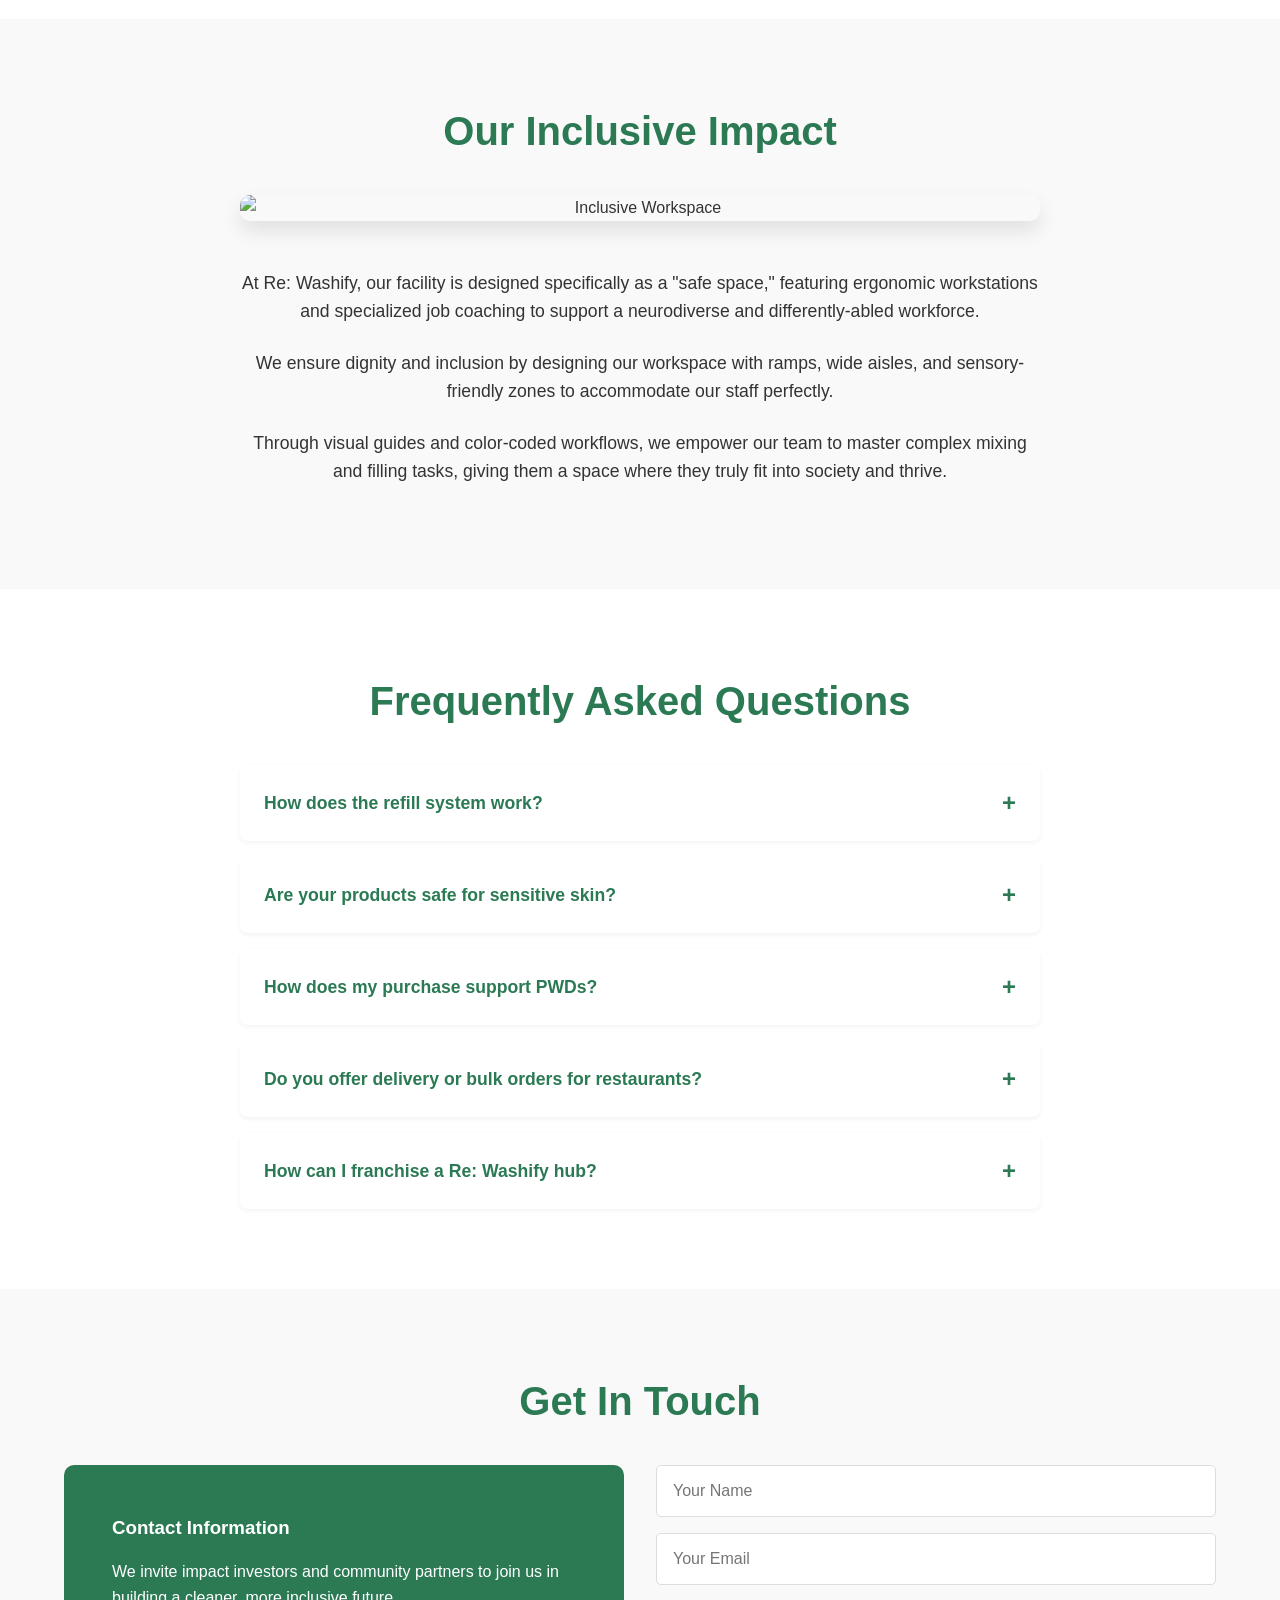
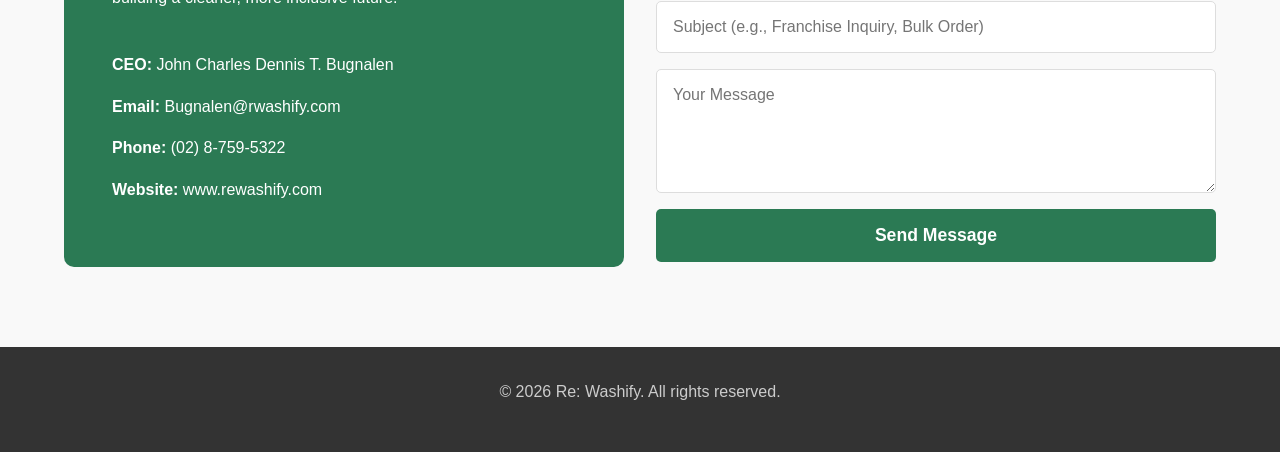
==== commit 422e3804: "Fix HTML formatting and update content" ====
--- a/index.html
+++ b/index.html
@@ -1,17 +1,25 @@
 <!DOCTYPE html>
 <html lang="en">
+
 <head>
     <meta charset="UTF-8">
     <meta name="viewport" content="width=device-width, initial-scale=1.0">
-    <title>Re:Washify | Sustainable Cleaning, Inclusive Hiring</title>
+    <title>Re:Washify | Refill, Empower, Repeat</title>
     <link rel="stylesheet" href="styles.css">
 </head>
+
 <body>
 
     <header>
         <nav>
             <a href="#" class="logo">
-                <svg width="24" height="24" viewBox="0 0 24 24" fill="none" stroke="currentColor" stroke-width="2" stroke-linecap="round" stroke-linejoin="round"><path d="M21 12a9 9 0 0 0-9-9 9.75 9.75 0 0 0-6.74 2.74L3 8"/><path d="M3 3v5h5"/><path d="M3 12a9 9 0 0 0 9 9 9.75 9.75 0 0 0 6.74-2.74L21 16"/><path d="M16 21v-5h5"/></svg>
+                <svg width="24" height="24" viewBox="0 0 24 24" fill="none" stroke="currentColor" stroke-width="2"
+                    stroke-linecap="round" stroke-linejoin="round">
+                    <path d="M21 12a9 9 0 0 0-9-9 9.75 9.75 0 0 0-6.74 2.74L3 8" />
+                    <path d="M3 3v5h5" />
+                    <path d="M3 12a9 9 0 0 0 9 9 9.75 9.75 0 0 0 6.74-2.74L21 16" />
+                    <path d="M16 21v-5h5" />
+                </svg>
                 Re: Washify
             </a>
             <div class="nav-links">
@@ -27,8 +35,9 @@
 
     <section id="home" class="hero">
         <div class="hidden">
-            <h1>Sustainable Living. Inclusive Hiring.</h1>
-            <p>High-quality, eco-friendly liquid detergents delivered through a circular refill economy. We reduce single-use plastics while providing a safe workspace for Persons with Disabilities.</p>
+            <h1>Refill. Empower. Repeat.</h1>
+            <p>High-quality, eco-friendly liquid detergents delivered through a circular refill economy. We reduce
+                single-use plastics while providing a safe workspace for Persons with Disabilities.</p>
             <a href="products.html" target="_blank" class="btn">Shop Products</a>
         </div>
     </section>
@@ -38,22 +47,28 @@
         <div class="grid-2">
             <div class="card hidden">
                 <h3>The Problem</h3>
-                <p>Our environment faces excessive plastic waste generated by standard cleaning products. Simultaneously, there is a severe lack of accessible employment opportunities for the PWD community.</p>
+                <p>Our environment faces excessive plastic waste generated by standard cleaning products.
+                    Simultaneously, there is a severe lack of accessible employment opportunities for the PWD community.
+                </p>
             </div>
-            
+
             <div class="card hidden">
                 <h3>Our Mission</h3>
-                <p>To provide high-quality, eco-friendly cleaning solutions via a circular "refill" economy, reducing single-use plastic waste. Simultaneously, we create a dignified, safe, and supportive working environment for Persons with Disabilities (PWDs).</p>
+                <p>To provide high-quality, eco-friendly cleaning solutions via a circular "refill" economy, reducing
+                    single-use plastic waste. Simultaneously, we create a dignified, safe, and supportive working
+                    environment for Persons with Disabilities (PWDs).</p>
             </div>
 
             <div class="card hidden">
                 <h3>The Solution</h3>
-                <p>Re: Washify operates as a refill station and retail brand, selling premium liquid laundry and dishwashing detergents in reusable containers.</p>
+                <p>Re: Washify operates as a refill station and retail brand, selling premium liquid laundry and
+                    dishwashing detergents in reusable containers.</p>
             </div>
 
             <div class="card hidden">
                 <h3>Our Vision</h3>
-                <p>To transform the household cleaning industry through sustainability and inclusivity, establishing a brand where every purchase directly supports the employment of a PWD.</p>
+                <p>To transform the household cleaning industry through sustainability and inclusivity, establishing a
+                    brand where every purchase directly supports the employment of a PWD.</p>
             </div>
         </div>
     </section>
@@ -61,52 +76,67 @@
     <section id="impact" class="bg-light" style="padding: 5rem 5%;">
         <div class="hidden" style="max-width: 800px; margin: 0 auto; text-align: center;">
             <h2>Our Inclusive Impact</h2>
-            
-            <img src="./assets/img/Our Inclusive Impact.png" alt="Inclusive Workspace" class="impact-img" style="max-width: 1000px; margin: 0 auto 3rem; display: block;">
-            
-            <p class="impact-content">At Re: Washify, our facility is designed specifically as a "safe space," featuring ergonomic workstations and specialized job coaching to support a neurodiverse and differently-abled workforce.</p>
-            <p class="impact-content">We ensure dignity and inclusion by designing our workspace with ramps, wide aisles, and sensory-friendly zones to accommodate our staff perfectly.</p>
-            <p class="impact-content">Through visual guides and color-coded workflows, we empower our team to master complex mixing and filling tasks, giving them a space where they truly fit into society and thrive.</p>
+
+            <img src="./assets/img/Our Inclusive Impact.png" alt="Inclusive Workspace" class="impact-img"
+                style="max-width: 1000px; margin: 0 auto 3rem; display: block;">
+
+            <p class="impact-content">At Re: Washify, our facility is designed specifically as a "safe space," featuring
+                ergonomic workstations and specialized job coaching to support a neurodiverse and differently-abled
+                workforce.</p>
+            <p class="impact-content">We ensure dignity and inclusion by designing our workspace with ramps, wide
+                aisles, and sensory-friendly zones to accommodate our staff perfectly.</p>
+            <p class="impact-content">Through visual guides and color-coded workflows, we empower our team to master
+                complex mixing and filling tasks, giving them a space where they truly fit into society and thrive.</p>
         </div>
     </section>
 
     <section id="faq" style="padding: 5rem 5%;">
         <div class="hidden" style="max-width: 800px; margin: 0 auto;">
             <h2>Frequently Asked Questions</h2>
-            
+
             <div class="faq-container">
                 <div class="faq-item">
                     <button class="faq-question">How does the refill system work?</button>
                     <div class="faq-answer">
-                        <p>It's simple! First, you purchase a Starter Kit which comes with a durable, filled bottle. Once empty, simply bring the clean bottle back to our station, and we will refill it for you at a 20-30% discount compared to a new bottle.</p>
+                        <p>It's simple! First, you purchase a Starter Kit which comes with a durable, filled bottle.
+                            Once empty, simply bring the clean bottle back to our station, and we will refill it for you
+                            at a 20-30% discount compared to a new bottle.</p>
                     </div>
                 </div>
-                
+
                 <div class="faq-item">
                     <button class="faq-question">Are your products safe for sensitive skin?</button>
                     <div class="faq-answer">
-                        <p>Yes. Our Liquid Laundry Detergent is hypoallergenic, and our Dishwashing Liquid features a tough, grease-cutting formula that is carefully balanced to remain exceptionally gentle on your hands.</p>
+                        <p>Yes. Our Liquid Laundry Detergent is hypoallergenic, and our Dishwashing Liquid features a
+                            tough, grease-cutting formula that is carefully balanced to remain exceptionally gentle on
+                            your hands.</p>
                     </div>
                 </div>
 
                 <div class="faq-item">
                     <button class="faq-question">How does my purchase support PWDs?</button>
                     <div class="faq-answer">
-                        <p>Re: Washify is a registered social enterprise. Our production and refilling stations are entirely staffed by a neurodiverse and differently-abled workforce. Your purchases directly fund fair, dignified wages and specialized job coaching for our team.</p>
+                        <p>Re: Washify is a registered social enterprise. Our production and refilling stations are
+                            entirely staffed by a neurodiverse and differently-abled workforce. Your purchases directly
+                            fund fair, dignified wages and specialized job coaching for our team.</p>
                     </div>
                 </div>
 
                 <div class="faq-item">
                     <button class="faq-question">Do you offer delivery or bulk orders for restaurants?</button>
                     <div class="faq-answer">
-                        <p>Absolutely. We offer a "Swap Model" delivery service where we exchange your empty bottles for full ones. We also supply bulk drums to local cafes and restaurants. Please use the contact form below to inquire about B2B partnerships.</p>
+                        <p>Absolutely. We offer a "Swap Model" delivery service where we exchange your empty bottles for
+                            full ones. We also supply bulk drums to local cafes and restaurants. Please use the contact
+                            form below to inquire about B2B partnerships.</p>
                     </div>
                 </div>
 
                 <div class="faq-item">
                     <button class="faq-question">How can I franchise a Re: Washify hub?</button>
                     <div class="faq-answer">
-                        <p>We are actively seeking partners to help expand our inclusive mission! Please use the contact form below with the subject "Franchise Inquiry" and our team will send you the franchise requirements and next steps.</p>
+                        <p>We are actively seeking partners to help expand our inclusive mission! Please use the contact
+                            form below with the subject "Franchise Inquiry" and our team will send you the franchise
+                            requirements and next steps.</p>
                     </div>
                 </div>
             </div>
@@ -119,7 +149,8 @@
             <div class="contact-wrap">
                 <div class="contact-info">
                     <h3>Contact Information</h3>
-                    <p>We invite impact investors and community partners to join us in building a cleaner, more inclusive future.</p>
+                    <p>We invite impact investors and community partners to join us in building a cleaner, more
+                        inclusive future.</p>
                     <br>
                     <p><strong>CEO:</strong> John Charles Dennis T. Bugnalen</p>
                     <p><strong>Email:</strong> Bugnalen@rwashify.com</p>
@@ -143,4 +174,5 @@
 
     <script src="script.js"></script>
 </body>
+
 </html>
--- a/styles.css
+++ b/styles.css
@@ -7,6 +7,7 @@
     --accent: #f2a900;
     --bg-gray: #f9f9f9;
 }
+
 * {
     margin: 0;
     padding: 0;
@@ -14,6 +15,7 @@
     font-family: 'Segoe UI', Tahoma, Geneva, Verdana, sans-serif;
     scroll-behavior: smooth;
 }
+
 body {
     color: var(--text-dark);
     line-height: 1.6;
@@ -22,10 +24,27 @@
 }
 
 /* TYPOGRAPHY */
-h1, h2, h3, h4 { margin-bottom: 1rem; color: var(--primary); }
-h2 { font-size: 2.5rem; text-align: center; margin-bottom: 2rem; }
-p { margin-bottom: 1rem; }
-.center-text { text-align: center; }
+h1,
+h2,
+h3,
+h4 {
+    margin-bottom: 1rem;
+    color: var(--primary);
+}
+
+h2 {
+    font-size: 2.5rem;
+    text-align: center;
+    margin-bottom: 2rem;
+}
+
+p {
+    margin-bottom: 1rem;
+}
+
+.center-text {
+    text-align: center;
+}
 
 /* NAVIGATION */
 header {
@@ -33,9 +52,10 @@
     top: 0;
     width: 100%;
     background: rgba(255, 255, 255, 0.95);
-    box-shadow: 0 2px 10px rgba(0,0,0,0.1);
+    box-shadow: 0 2px 10px rgba(0, 0, 0, 0.1);
     z-index: 1000;
 }
+
 nav {
     display: flex;
     justify-content: space-between;
@@ -44,6 +64,7 @@
     margin: 0 auto;
     padding: 1rem 2rem;
 }
+
 .logo {
     font-size: 1.8rem;
     font-weight: 800;
@@ -53,34 +74,39 @@
     align-items: center;
     gap: 10px;
 }
+
 .nav-links {
     display: flex;
     gap: 1.5rem;
 }
+
 .nav-links a {
     text-decoration: none;
     color: var(--text-dark);
     font-weight: 600;
     transition: color 0.3s ease;
 }
-.nav-links a:hover { color: var(--primary); }
+
+.nav-links a:hover {
+    color: var(--primary);
+}
 
 /* HERO SECTION */
 .hero {
     height: 100vh;
     width: 100%;
-    
+
     /* THESE TWO LINES FIX THE WHITE GAPS */
-    max-width: 100% !important; 
+    max-width: 100% !important;
     margin: 0 !important;
-    
-    background-color: var(--primary); 
+
+    background-color: var(--primary);
     background-image: linear-gradient(rgba(43, 122, 84, 0.7), rgba(43, 122, 84, 0.7)), url('./assets/img/hero.png');
-    
-    background-size: cover; 
-    background-position: center; 
-    background-repeat: no-repeat; 
-    
+
+    background-size: cover;
+    background-position: center;
+    background-repeat: no-repeat;
+
     display: flex;
     align-items: center;
     justify-content: center;
@@ -88,8 +114,19 @@
     color: var(--text-light);
     padding: 0 2rem;
 }
-.hero h1 { color: var(--text-light); font-size: 3.5rem; }
-.hero p { font-size: 1.2rem; max-width: 800px; margin: 0 auto 2rem; color: var(--text-light); }
+
+.hero h1 {
+    color: var(--text-light);
+    font-size: 3.5rem;
+}
+
+.hero p {
+    font-size: 1.2rem;
+    max-width: 800px;
+    margin: 0 auto 2rem;
+    color: var(--text-light);
+}
+
 .btn {
     display: inline-block;
     background: var(--accent);
@@ -101,6 +138,7 @@
     font-size: 1.1rem;
     transition: transform 0.3s ease, background 0.3s ease;
 }
+
 .btn:hover {
     transform: translateY(-3px);
     background: #e09c00;
@@ -112,10 +150,11 @@
     max-width: 1200px;
     margin: 0 auto;
 }
-.bg-light { 
-    background: var(--bg-gray); 
+
+.bg-light {
+    background: var(--bg-gray);
     /* THESE TWO LINES FIX GAPS ON LIGHT SECTIONS */
-    max-width: 100% !important; 
+    max-width: 100% !important;
     margin: 0 !important;
 }
 
@@ -126,29 +165,38 @@
     gap: 2rem;
     align-items: stretch;
 }
+
 .card {
     background: #fff;
     padding: 2rem;
     border-radius: 10px;
-    box-shadow: 0 5px 15px rgba(0,0,0,0.05);
+    box-shadow: 0 5px 15px rgba(0, 0, 0, 0.05);
     border-left: 5px solid var(--primary);
     display: flex;
     flex-direction: column;
     height: 100%;
     transition: all 0.3s ease;
 }
+
 .card:hover {
     background-color: var(--primary-light);
     transform: translateY(-5px);
 }
-.card h3 { color: var(--primary); }
+
+.card h3 {
+    color: var(--primary);
+}
 
 /* INCLUSIVE IMPACT SECTION */
-.impact-content { margin-bottom: 1.5rem; font-size: 1.1rem;}
+.impact-content {
+    margin-bottom: 1.5rem;
+    font-size: 1.1rem;
+}
+
 .impact-img {
     width: 100%;
     border-radius: 10px;
-    box-shadow: 0 10px 20px rgba(0,0,0,0.1);
+    box-shadow: 0 10px 20px rgba(0, 0, 0, 0.1);
 }
 
 /* FAQ SECTION */
@@ -157,12 +205,14 @@
     flex-direction: column;
     gap: 1rem;
 }
+
 .faq-item {
     background: #fff;
     border-radius: 8px;
-    box-shadow: 0 2px 5px rgba(0,0,0,0.05);
+    box-shadow: 0 2px 5px rgba(0, 0, 0, 0.05);
     overflow: hidden;
 }
+
 .faq-question {
     width: 100%;
     text-align: left;
@@ -178,21 +228,33 @@
     align-items: center;
     transition: background 0.3s;
 }
-.faq-question:hover { background: var(--primary-light); }
+
+.faq-question:hover {
+    background: var(--primary-light);
+}
+
 .faq-question::after {
     content: '+';
     font-size: 1.5rem;
     color: var(--primary);
     transition: transform 0.3s;
 }
-.faq-question.active::after { transform: rotate(45deg); }
+
+.faq-question.active::after {
+    transform: rotate(45deg);
+}
+
 .faq-answer {
     max-height: 0;
     overflow: hidden;
     transition: max-height 0.3s ease-out;
     padding: 0 1.5rem;
 }
-.faq-answer p { padding-bottom: 1.5rem; margin: 0; }
+
+.faq-answer p {
+    padding-bottom: 1.5rem;
+    margin: 0;
+}
 
 /* CONTACT SECTION */
 .contact-wrap {
@@ -200,16 +262,33 @@
     grid-template-columns: 1fr 1fr;
     gap: 2rem;
 }
-.contact-info { background: var(--primary); color: #fff; padding: 3rem; border-radius: 10px; }
-.contact-info h3 { color: #fff; }
-form { display: flex; flex-direction: column; gap: 1rem; }
-input, textarea {
+
+.contact-info {
+    background: var(--primary);
+    color: #fff;
+    padding: 3rem;
+    border-radius: 10px;
+}
+
+.contact-info h3 {
+    color: #fff;
+}
+
+form {
+    display: flex;
+    flex-direction: column;
+    gap: 1rem;
+}
+
+input,
+textarea {
     padding: 1rem;
     border: 1px solid #ddd;
     border-radius: 5px;
     font-size: 1rem;
     width: 100%;
 }
+
 button[type="submit"] {
     background: var(--primary);
     color: #fff;
@@ -221,7 +300,10 @@
     font-size: 1.1rem;
     transition: background 0.3s;
 }
-button[type="submit"]:hover { background: #1e5a3d; }
+
+button[type="submit"]:hover {
+    background: #1e5a3d;
+}
 
 /* FOOTER */
 footer {
@@ -236,7 +318,7 @@
     display: grid;
     grid-template-columns: 2fr 1fr;
     gap: 2rem;
-    padding: 7rem 2rem 5rem 2rem; 
+    padding: 7rem 2rem 5rem 2rem;
     max-width: 1400px;
     margin: 0 auto;
 }
@@ -247,31 +329,43 @@
     gap: 2rem;
     margin-top: 2rem;
 }
+
 .product-card {
     background: #fff;
     border-radius: 10px;
     overflow: hidden;
-    box-shadow: 0 5px 15px rgba(0,0,0,0.05);
+    box-shadow: 0 5px 15px rgba(0, 0, 0, 0.05);
     transition: transform 0.3s ease;
     display: flex;
     flex-direction: column;
     height: 100%;
 }
-.product-card:hover { transform: translateY(-5px); }
+
+.product-card:hover {
+    transform: translateY(-5px);
+}
+
 .product-img {
     width: 100%;
     height: 250px;
     object-fit: cover;
     background-color: var(--bg-gray);
 }
-.product-info { 
-    padding: 1.5rem; 
+
+.product-info {
+    padding: 1.5rem;
     display: flex;
     flex-direction: column;
-    flex-grow: 1; 
-}
-.product-info h3 { color: var(--primary); }
-.product-actions { margin-top: auto; }
+    flex-grow: 1;
+}
+
+.product-info h3 {
+    color: var(--primary);
+}
+
+.product-actions {
+    margin-top: auto;
+}
 
 select.size-selector {
     width: 100%;
@@ -295,14 +389,17 @@
     font-size: 1rem;
     transition: background 0.3s;
 }
-.add-to-cart-btn:hover { background: #1e5a3d; }
+
+.add-to-cart-btn:hover {
+    background: #1e5a3d;
+}
 
 /* Shopping Cart Panel */
 .cart-panel {
     background: #ffffff;
     padding: 2rem;
     border-radius: 10px;
-    box-shadow: 0 5px 15px rgba(0,0,0,0.05);
+    box-shadow: 0 5px 15px rgba(0, 0, 0, 0.05);
     position: sticky;
     top: 100px;
     height: fit-content;
@@ -343,21 +440,25 @@
     text-align: left;
     width: 100%;
 }
-.checkout-form h4 { color: var(--text-dark); margin-bottom: 1rem; }
+
+.checkout-form h4 {
+    color: var(--text-dark);
+    margin-bottom: 1rem;
+}
 
 .payment-methods {
     display: flex;
     flex-direction: column;
     gap: 1rem;
     margin-bottom: 1.5rem;
-    align-items: flex-start !important; 
+    align-items: flex-start !important;
 }
 
 .payment-methods label {
-    display: inline-flex; 
-    align-items: center;
-    justify-content: flex-start; 
-    gap: 10px; 
+    display: inline-flex;
+    align-items: center;
+    justify-content: flex-start;
+    gap: 10px;
     margin: 0;
     cursor: pointer;
     white-space: nowrap;
@@ -365,32 +466,56 @@
 }
 
 .payment-methods input[type="radio"] {
-    margin: 0 !important; 
+    margin: 0 !important;
     display: inline-block;
     width: 16px;
     height: 16px;
-    flex-shrink: 0; 
-}
-
-.payment-methods input[disabled] + span {
+    flex-shrink: 0;
+}
+
+.payment-methods input[disabled]+span {
     color: #aaa;
     text-decoration: line-through;
     cursor: not-allowed;
 }
 
 /* ANIMATIONS */
-.hidden { opacity: 0; transform: translateY(30px); transition: all 0.8s ease-out; }
-.show { opacity: 1; transform: translateY(0); }
+.hidden {
+    opacity: 0;
+    transform: translateY(30px);
+    transition: all 0.8s ease-out;
+}
+
+.show {
+    opacity: 1;
+    transform: translateY(0);
+}
 
 /* RESPONSIVE */
 @media (max-width: 900px) {
-    .store-layout { grid-template-columns: 1fr; }
-    .cart-panel { position: static; }
-}
+    .store-layout {
+        grid-template-columns: 1fr;
+    }
+
+    .cart-panel {
+        position: static;
+    }
+}
+
 @media (max-width: 768px) {
-    .grid-2, .contact-wrap { grid-template-columns: 1fr; }
-    .nav-links { display: none; }
-    .hero h1 { font-size: 2.5rem; }
+
+    .grid-2,
+    .contact-wrap {
+        grid-template-columns: 1fr;
+    }
+
+    .nav-links {
+        display: none;
+    }
+
+    .hero h1 {
+        font-size: 2.5rem;
+    }
 }
 
 /* --- PRODUCT IMAGE 1x1 & MAGNIFY ICON --- */
@@ -422,7 +547,7 @@
     display: flex;
     justify-content: center;
     align-items: center;
-    box-shadow: 0 2px 6px rgba(0,0,0,0.15);
+    box-shadow: 0 2px 6px rgba(0, 0, 0, 0.15);
     transition: all 0.2s ease;
 }
 
@@ -439,11 +564,11 @@
 
 /* --- FULL SCREEN IMAGE MODAL --- */
 .modal-overlay {
-    display: none; 
+    display: none;
     position: fixed;
-    top: 0; 
-    left: 0; 
-    width: 100%; 
+    top: 0;
+    left: 0;
+    width: 100%;
     height: 100%;
     background-color: rgba(0, 0, 0, 0.85);
     z-index: 9999;
@@ -463,7 +588,7 @@
     max-height: 90vh;
     border-radius: 8px;
     object-fit: contain;
-    box-shadow: 0 5px 25px rgba(0,0,0,0.5);
+    box-shadow: 0 5px 25px rgba(0, 0, 0, 0.5);
     transform: scale(0.9);
     transition: transform 0.3s ease;
 }
@@ -485,4 +610,4 @@
 
 .close-modal:hover {
     color: #ccc;
-}
+}
